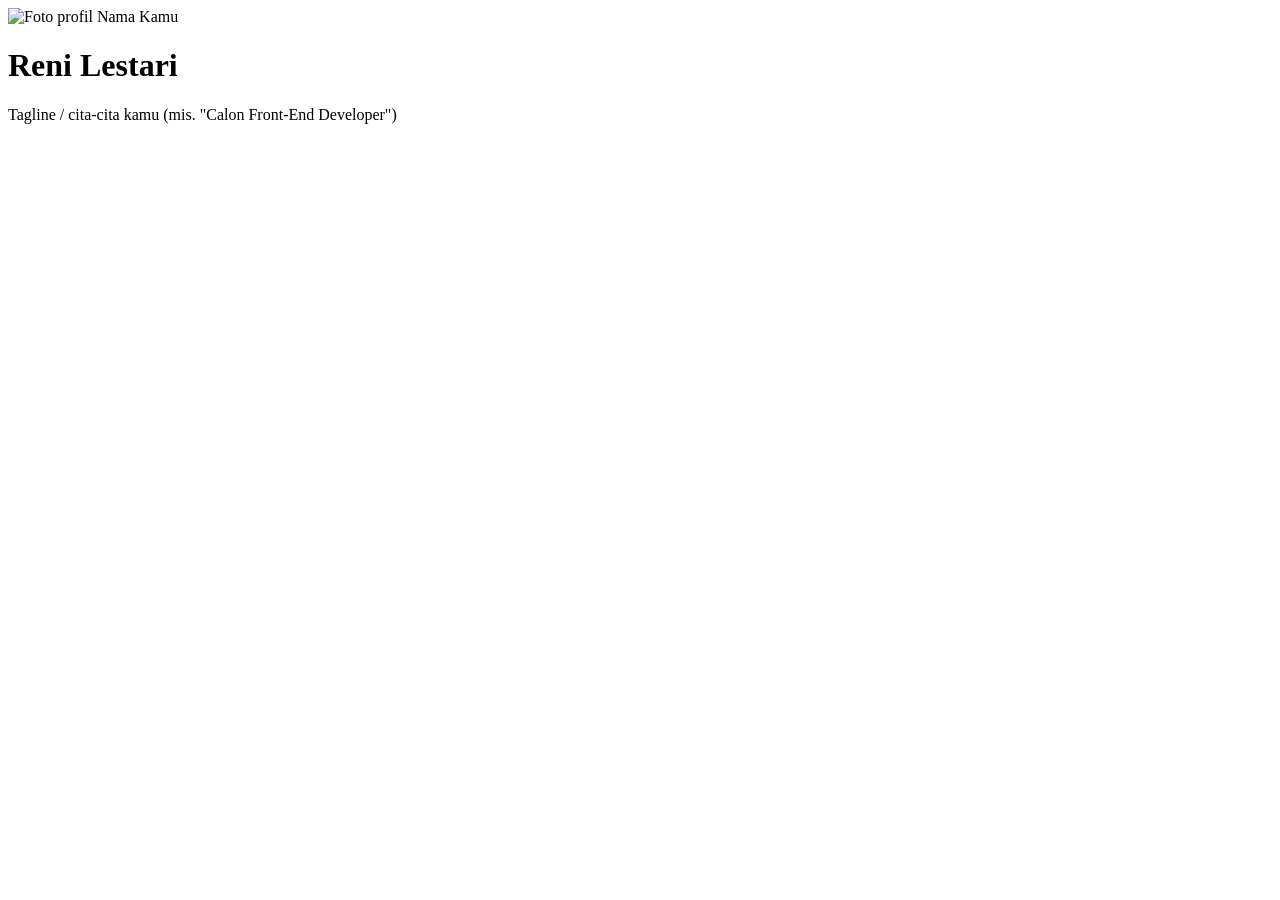
==== index.html @ 0ecca86d "first commit" ====
<!DOCTYPE html>
<html lang="en">
<head>
    <meta charset="UTF-8">
    <meta name="viewport" content="width=, initial-scale=1.0">
    <title>website</title>
</head>
<body>
    <header>
  <img src="images/image.JPG" width="150" alt="Foto profil Nama Kamu">
  <h1>Reni Lestari</h1>
  <p>Tagline / cita-cita kamu (mis. "Calon Front-End Developer")</p>
</header>
</body>
</html>
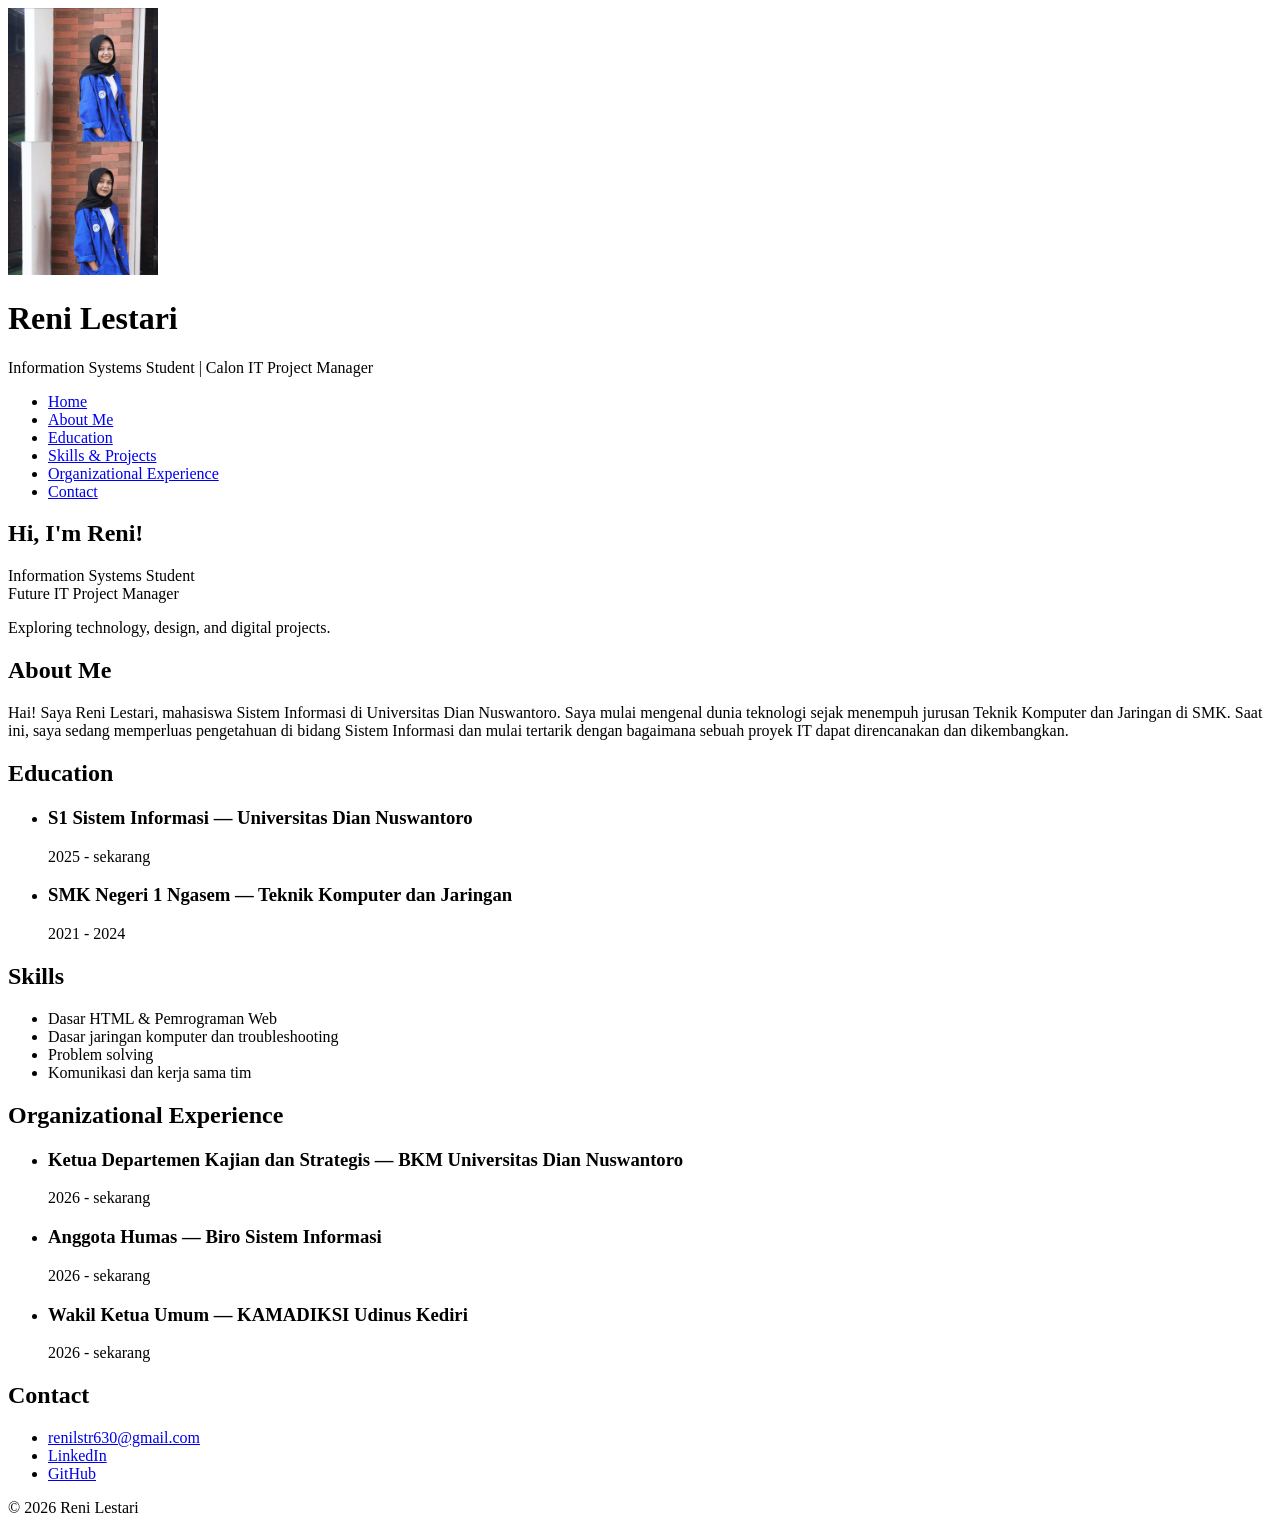
==== commit adb2c84c: "update" ====
--- a/index.html
+++ b/index.html
@@ -1,15 +1,124 @@
 <!DOCTYPE html>
-<html lang="en">
+<html lang="id">
 <head>
-    <meta charset="UTF-8">
-    <meta name="viewport" content="width=, initial-scale=1.0">
-    <title>website</title>
+  <meta charset="UTF-8">
+  <meta name="viewport" content="width=device-width, initial-scale=1.0">
+  <title>Reni Lestari - Profil</title>
 </head>
 <body>
-    <header>
-  <img src="images/image.JPG" width="150" alt="Foto profil Nama Kamu">
-  <h1>Reni Lestari</h1>
-  <p>Tagline / cita-cita kamu (mis. "Calon Front-End Developer")</p>
-</header>
+
+  <header>
+    <img src="image//reni fotoo.jpeg" alt="Foto profil Reni Lestari" width="150">
+    <h1>Reni Lestari</h1>
+    <p>Information Systems Student | Calon IT Project Manager</p>
+  </header>
+
+  <nav>
+    <ul>
+      <li><a href="#Home">Home</a></li>
+      <li><a href="#About Me">About Me</a></li>
+      <li><a href="#Education">Education</a></li>
+      <li><a href="#Skills">Skills & Projects</a></li>
+      <li><a href="#OrganizationalExperience">Organizational Experience</a></li>
+      <li><a href="#Contact">Contact</a></li>
+    </ul>
+  </nav>
+
+  <main>
+    <section id="Home">
+    <h2>Hi, I'm Reni!</h2>
+
+    <p>
+    Information Systems Student
+    <br>
+    Future IT Project Manager
+    </p>
+
+    <p>
+    Exploring technology, design, and digital projects.
+    </p>
+    </section>
+    <section id="AboutMe">
+      <h2>About Me</h2>
+      <p>
+        Hai! Saya Reni Lestari, mahasiswa Sistem Informasi di Universitas Dian Nuswantoro. 
+        Saya mulai mengenal dunia teknologi sejak menempuh jurusan Teknik Komputer dan Jaringan di SMK. 
+        Saat ini, saya sedang memperluas pengetahuan di bidang Sistem Informasi dan mulai tertarik dengan 
+        bagaimana sebuah proyek IT dapat direncanakan dan dikembangkan.
+      </p>
+    </section>
+
+    <section id="Education">
+      <h2>Education</h2>
+      <ul>
+        <li>
+          <h3>S1 Sistem Informasi — Universitas Dian Nuswantoro</h3>
+          <p>2025 - sekarang</p>
+        </li>
+        <li>
+          <h3>SMK Negeri 1 Ngasem — Teknik Komputer dan Jaringan</h3>
+          <p>2021 - 2024</p>
+        </li>
+      </ul>
+    </section>
+
+    <section id="Skills">
+      <h2>Skills</h2>
+      <ul>
+        <li>Dasar HTML &amp; Pemrograman Web</li>
+        <li>Dasar jaringan komputer dan troubleshooting</li>
+        <li>Problem solving</li>
+        <li>Komunikasi dan kerja sama tim</li>
+      </ul>
+    </section>
+
+    <section id="OrganizationalExperience">
+      <h2>Organizational Experience</h2>
+      <ul>
+        <li>
+          <h3>Ketua Departemen Kajian dan Strategis — BKM Universitas Dian Nuswantoro
+          </h3>
+          <p>2026 - sekarang</p>
+        </li>
+        <li>
+          <h3>Anggota Humas — Biro Sistem Informasi</h3>
+          <p>2026 - sekarang</p>
+        </li>
+        <li>
+          <h3>Wakil Ketua Umum — KAMADIKSI Udinus Kediri</h3>
+          <p>2026 - sekarang</p>
+        </li>
+      </ul>
+    </section>
+
+    <section id="Contact">
+      <h2>Contact</h2>
+      <ul>
+        <li>
+          <a href="mailto:renilstr630@gmail.com">
+            renilstr630@gmail.com
+          </a>
+        </li>
+        <li>
+          <a href="https://www.linkedin.com/in/reni-lestari-2852b0315"
+             target="_blank" rel="noopener">
+            LinkedIn
+          </a>
+        </li>
+        <li>
+          <a href="https://github.com/renilstr630-code"
+             target="_blank" rel="noopener">
+            GitHub
+          </a>
+        </li>
+      </ul>
+    </section>
+
+  </main>
+
+  <footer>
+    <p>&copy; 2026 Reni Lestari</p>
+  </footer>
+
 </body>
 </html>
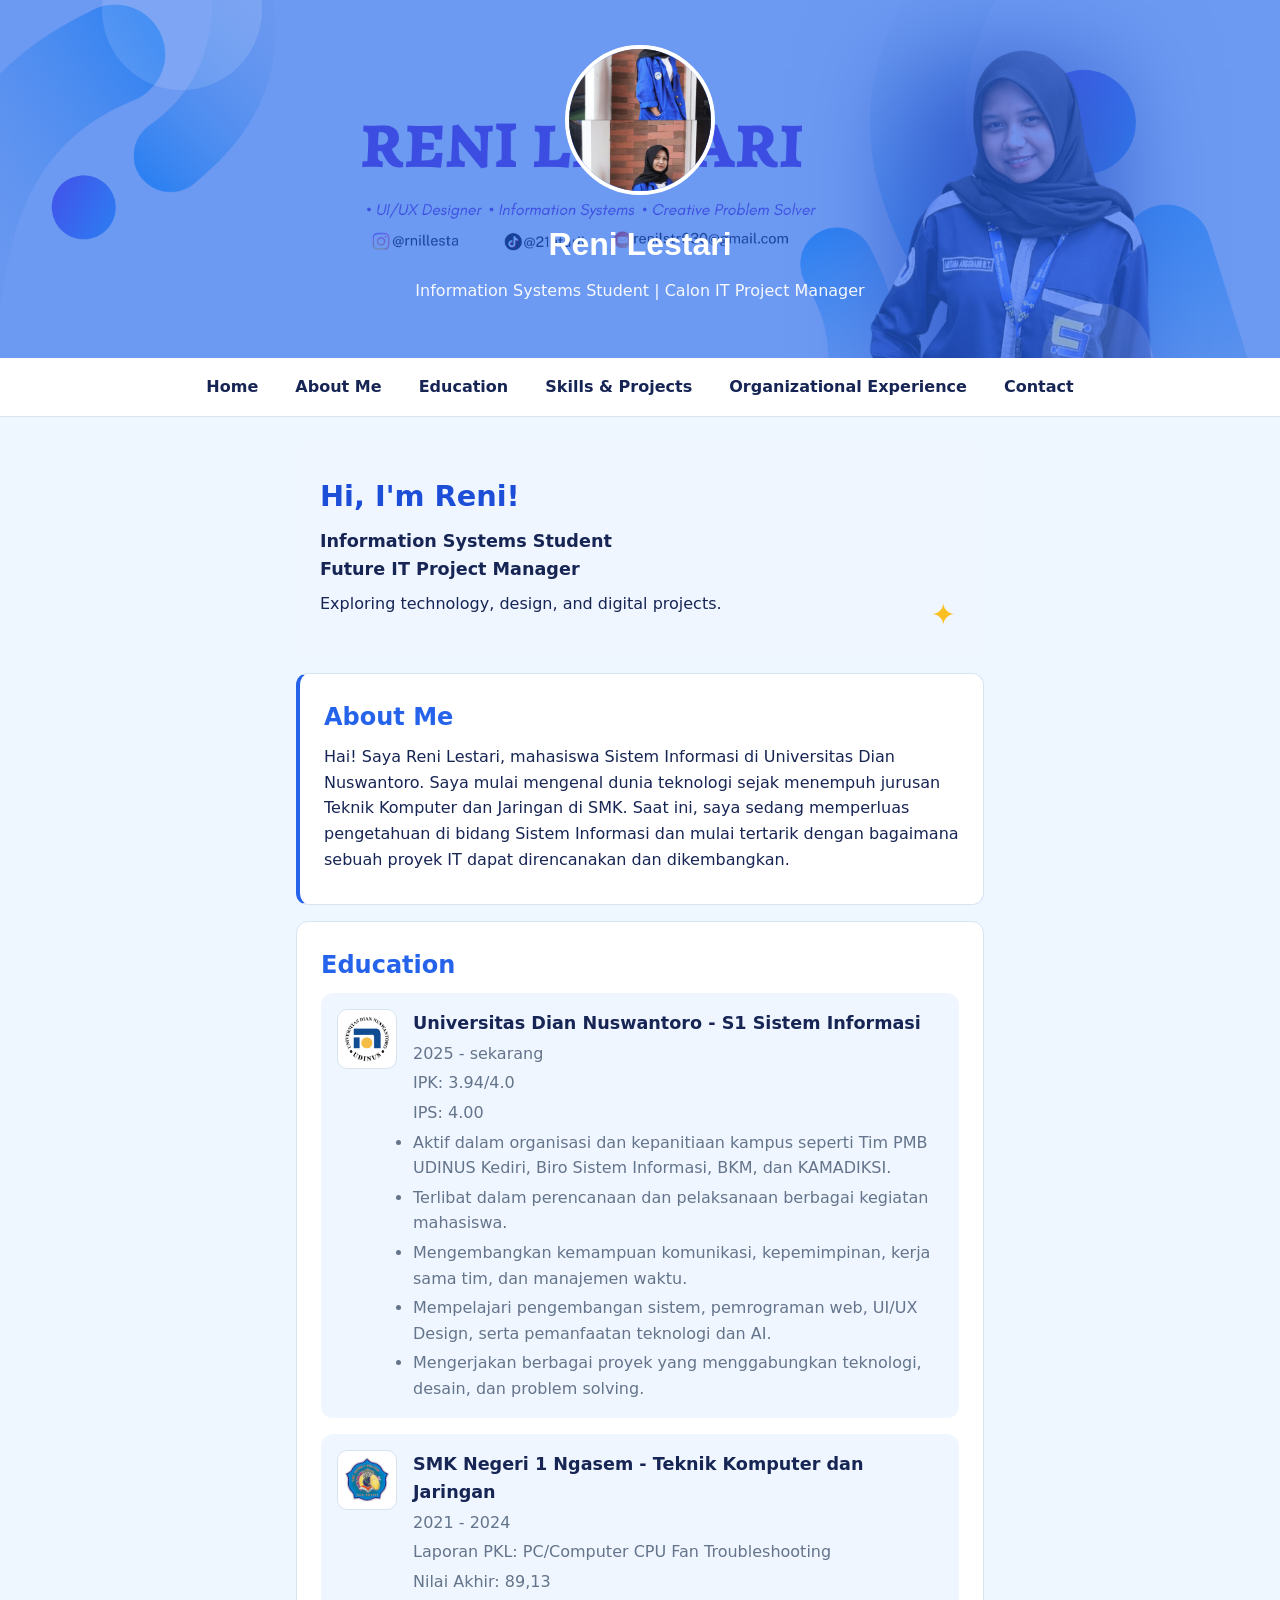
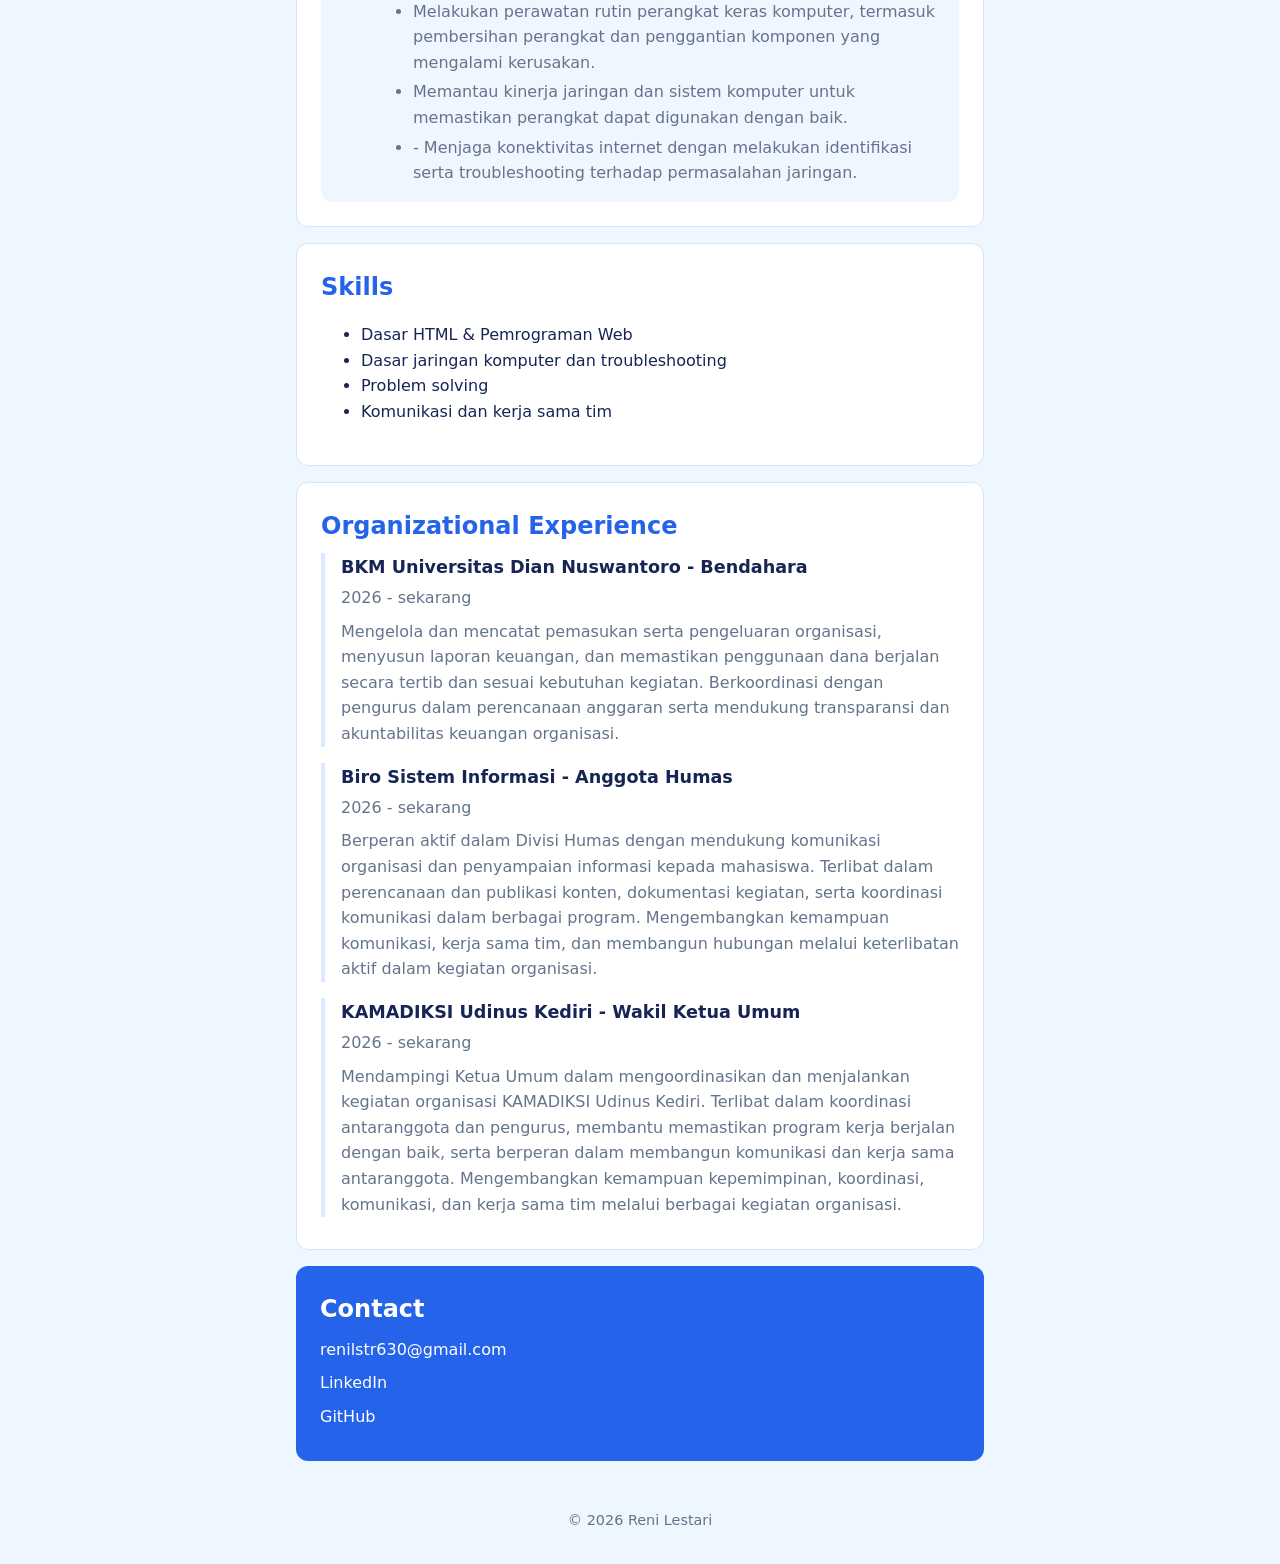
==== commit 73c6f4ed: "update" ====
--- a/index.html
+++ b/index.html
@@ -4,12 +4,14 @@
   <meta charset="UTF-8">
   <meta name="viewport" content="width=device-width, initial-scale=1.0">
   <title>Reni Lestari - Profil</title>
+  <link rel="stylesheet" href="styles.css">
 </head>
+
 <body>
 
   <header>
-    <img src="image//reni fotoo.jpeg" alt="Foto profil Reni Lestari" width="150">
-    <h1>Reni Lestari</h1>
+    <img src="image/reni fotoo.jpeg" alt="Foto profil Reni Lestari" width="150">
+    <h1 style="font-family: 'Lucida Sans', 'Lucida Sans Regular', 'Lucida Grande', 'Lucida Sans Unicode', Geneva, Verdana, sans-serif;">Reni Lestari</h1>
     <p>Information Systems Student | Calon IT Project Manager</p>
   </header>
 
@@ -52,12 +54,41 @@
       <h2>Education</h2>
       <ul>
         <li>
-          <h3>S1 Sistem Informasi — Universitas Dian Nuswantoro</h3>
+          <img src="image/logo udinus.png" 
+          alt="Logo Universitas Dian Nuswantoro"
+           width="60"
+          height="60">
+          <div>
+          <h3>Universitas Dian Nuswantoro - S1 Sistem Informasi</h3>
           <p>2025 - sekarang</p>
+          <p>IPK: 3.94/4.0</p>
+          <p>IPS: 4.00</p>
+          <ul class="activity-list">
+          <li>Aktif dalam organisasi dan kepanitiaan kampus seperti Tim PMB UDINUS Kediri, Biro Sistem Informasi, BKM, dan KAMADIKSI.</li>
+          <li>Terlibat dalam perencanaan dan pelaksanaan berbagai kegiatan mahasiswa.</li>
+          <li>Mengembangkan kemampuan komunikasi, kepemimpinan, kerja sama tim, dan manajemen waktu.</li>
+          <li>Mempelajari pengembangan sistem, pemrograman web, UI/UX Design, serta pemanfaatan teknologi dan AI.</li>
+          <li>Mengerjakan berbagai proyek yang menggabungkan teknologi, desain, dan problem solving.</li>
+          </ul>
+        </div>
         </li>
         <li>
-          <h3>SMK Negeri 1 Ngasem — Teknik Komputer dan Jaringan</h3>
+
+          <img src="image/logo smeking .jpg" 
+          alt="Logo SMK Negeri 1 Ngasem"
+           width="60"
+          height="60">
+        <div>
+          <h3>SMK Negeri 1 Ngasem - Teknik Komputer dan Jaringan</h3>
           <p>2021 - 2024</p>
+          <p>Laporan PKL: PC/Computer CPU Fan Troubleshooting</p>
+          <P>Nilai Akhir: 89,13</P>
+          <ul class="activity-list">
+            <li>Melakukan perawatan rutin perangkat keras komputer, termasuk pembersihan perangkat dan penggantian komponen yang mengalami kerusakan.</li>
+            <li>Memantau kinerja jaringan dan sistem komputer untuk memastikan perangkat dapat digunakan dengan baik.</li>
+            <li>- Menjaga konektivitas internet dengan melakukan identifikasi serta troubleshooting terhadap permasalahan jaringan.</li>
+          </ul>
+        </div>
         </li>
       </ul>
     </section>
@@ -76,17 +107,28 @@
       <h2>Organizational Experience</h2>
       <ul>
         <li>
-          <h3>Ketua Departemen Kajian dan Strategis — BKM Universitas Dian Nuswantoro
-          </h3>
+          <h3>BKM Universitas Dian Nuswantoro - Bendahara</h3>
           <p>2026 - sekarang</p>
+          <p>Mengelola dan mencatat pemasukan serta pengeluaran organisasi, 
+            menyusun laporan keuangan, dan memastikan penggunaan dana berjalan secara 
+            tertib dan sesuai kebutuhan kegiatan. Berkoordinasi dengan pengurus dalam 
+            perencanaan anggaran serta mendukung transparansi dan akuntabilitas keuangan organisasi.</p>
         </li>
         <li>
-          <h3>Anggota Humas — Biro Sistem Informasi</h3>
+          <h3>Biro Sistem Informasi - Anggota Humas</h3>
           <p>2026 - sekarang</p>
+          <p>Berperan aktif dalam Divisi Humas dengan mendukung komunikasi organisasi dan penyampaian informasi 
+            kepada mahasiswa. Terlibat dalam perencanaan dan publikasi konten, dokumentasi kegiatan, 
+            serta koordinasi komunikasi dalam berbagai program. Mengembangkan kemampuan komunikasi, 
+            kerja sama tim, dan membangun hubungan melalui keterlibatan aktif dalam kegiatan organisasi.</p>
         </li>
         <li>
-          <h3>Wakil Ketua Umum — KAMADIKSI Udinus Kediri</h3>
+          <h3>KAMADIKSI Udinus Kediri - Wakil Ketua Umum</h3>
           <p>2026 - sekarang</p>
+          <p>Mendampingi Ketua Umum dalam mengoordinasikan dan menjalankan kegiatan organisasi KAMADIKSI Udinus Kediri. 
+            Terlibat dalam koordinasi antaranggota dan pengurus, membantu memastikan program kerja berjalan dengan baik, 
+            serta berperan dalam membangun komunikasi dan kerja sama antaranggota. Mengembangkan kemampuan kepemimpinan, koordinasi, 
+            komunikasi, dan kerja sama tim melalui berbagai kegiatan organisasi.</p>
         </li>
       </ul>
     </section>
--- a/styles.css
+++ b/styles.css
@@ -0,0 +1,350 @@
+:root {
+  --bg: #eef6ff;
+  --surface: #ffffff;
+  --text: #172554;
+  --muted: #64748b;
+
+  --accent: #2563eb;
+  --accent-dark: #1d4ed8;
+  --accent-soft: #dbeafe;
+  --accent-light: #eff6ff;
+
+  --yellow: #fbbf24;
+  --on-accent: #ffffff;
+  --border: #d7e3f0;
+
+  --space-s: 8px;
+  --space-m: 16px;
+  --space-l: 24px;
+
+  --radius: 12px;
+  --font: "Segoe UI", system-ui, sans-serif;
+}
+
+
+* {
+  box-sizing: border-box;
+}
+
+html {
+  scroll-behavior: smooth;
+}
+
+body {
+  margin: 0;
+  font-family: var(--font);
+  font-size: 1rem;
+  line-height: 1.6;
+  color: var(--text);
+  background: var(--bg);
+}
+
+
+header {
+  position: relative;
+  overflow: hidden;
+
+  background-image: 
+    linear-gradient(
+      rgba(37, 99, 235, 0.65),
+      rgba(37, 99, 235, 0.65)
+    ),
+    url("image/bg\ reni.png");
+
+  background-size: cover;
+  background-position: center;
+  color: var(--on-accent);
+  text-align: center;
+  padding: 45px 20px 55px;
+}
+
+header::before {
+  content: "";
+  position: absolute;
+  width: 160px;
+  height: 160px;
+  background: rgba(255, 255, 255, 0.12);
+  border-radius: 50%;
+  top: -70px;
+  left: 8%;
+}
+
+header::after {
+  content: "";
+  position: absolute;
+  width: 110px;
+  height: 110px;
+  background: rgba(255, 255, 255, 0.12);
+  border-radius: 50%;
+  bottom: -55px;
+  right: 10%;
+}
+
+header img {
+  position: relative;
+  z-index: 1;
+  width: 150px;
+  height: 150px;
+  border-radius: 50%;
+  border: 4px solid var(--on-accent);
+  object-fit: cover;
+}
+
+header h1 {
+  position: relative;
+  z-index: 1;
+  margin: var(--space-m) 0 var(--space-s);
+  font-size: 2rem;
+}
+
+header p {
+  position: relative;
+  z-index: 1;
+  margin: 0;
+  opacity: 0.95;
+}
+
+
+nav {
+  background: var(--surface);
+  border-bottom: 1px solid var(--border);
+  text-align: center;
+  padding: var(--space-s) 0;
+}
+
+nav ul {
+  list-style: none;
+  margin: 0;
+  padding: 0;
+}
+
+nav li {
+  display: inline-block;
+}
+
+nav a {
+  display: block;
+  padding: var(--space-s) var(--space-m);
+  color: var(--text);
+  text-decoration: none;
+  font-weight: 600;
+  border-radius: var(--radius);
+}
+
+nav a:hover {
+  background: var(--accent-soft);
+  color: var(--accent);
+}
+
+main {
+  max-width: 720px;
+  margin: var(--space-l) auto;
+  padding: 0 var(--space-m);
+}
+
+section {
+  background: var(--surface);
+  border: 1px solid var(--border);
+  border-radius: var(--radius);
+  padding: var(--space-l);
+  margin-bottom: var(--space-m);
+}
+
+
+#Home {
+  position: relative;
+  overflow: hidden;
+  background: var(--accent-light);
+  border: none;
+  padding: 32px var(--space-l);
+}
+
+#Home::after {
+  content: "✦";
+  position: absolute;
+  right: 28px;
+  bottom: 18px;
+  color: var(--yellow);
+  font-size: 30px;
+}
+
+#Home h2 {
+  margin: 0 0 var(--space-s);
+  font-size: 1.8rem;
+  color: var(--accent-dark);
+}
+
+#Home p:first-of-type {
+  font-size: 1.1rem;
+  font-weight: 600;
+}
+
+
+h2 {
+  margin: 0 0 var(--space-s);
+  font-size: 1.5rem;
+  color: var(--accent);
+}
+
+h3 {
+  margin: 0;
+  font-size: 1.1rem;
+}
+
+p {
+  margin: 0 0 var(--space-s);
+}
+
+
+#AboutMe {
+  border-left: 4px solid var(--accent);
+}
+
+
+#Education ul {
+  list-style: none;
+  margin: 0;
+  padding: 0;
+}
+
+#Education > ul > li {
+  display: flex;
+  align-items: flex-start;
+  gap: var(--space-m);
+  padding: var(--space-m);
+  margin-bottom: var(--space-m);
+  background: var(--accent-light);
+  border-radius: var(--radius);
+}
+
+#Education li:last-child {
+  margin-bottom: 0;
+}
+
+#Education li img {
+  width: 60px;
+  height: 60px;
+  object-fit: contain;
+  background: var(--surface);
+  padding: 6px;
+  border-radius: 10px;
+  border: 1px solid var(--border);
+  flex-shrink: 0;
+}
+
+#Education li h3 {
+  margin: 0;
+}
+
+#Education li p {
+  color: var(--muted);
+  margin: 4px 0;
+}
+
+.activity-list {
+  list-style: disc !important;
+  margin: 6px 0 0;
+  padding-left: 20px;
+  color: var(--muted);
+}
+
+.activity-list li {
+  display: list-item !important;
+  margin-bottom: 4px;
+  padding: 0;
+  background: none;
+  border: none;
+}
+
+.activity-list li:last-child {
+  margin-bottom: 0;
+}
+#OrganizationalExperience ul {
+  list-style: none;
+  margin: 0;
+  padding: 0;
+}
+
+#OrganizationalExperience > ul > li {
+  border-left: 4px solid var(--accent-soft);
+  padding-left: var(--space-m);
+  margin-bottom: var(--space-m);
+}
+
+#OrganizationalExperience > ul > li:last-child {
+  margin-bottom: 0;
+}
+
+#OrganizationalExperience p {
+  color: var(--muted);
+  margin-top: 4px;
+}
+
+
+#Contact {
+  background: var(--accent);
+  color: var(--on-accent);
+  border: none;
+}
+
+#Contact h2 {
+  color: var(--on-accent);
+}
+
+#Contact ul {
+  list-style: none;
+  margin: 0;
+  padding: 0;
+}
+
+#Contact li {
+  margin-bottom: var(--space-s);
+}
+
+#Contact a {
+  color: var(--on-accent);
+  text-decoration: none;
+}
+
+#Contact a:hover {
+  color: var(--yellow);
+}
+
+
+
+footer {
+  text-align: center;
+  color: var(--muted);
+  font-size: 0.9rem;
+  padding: var(--space-l) var(--space-m);
+}
+
+
+
+@media (max-width: 600px) {
+
+  nav li {
+    display: block;
+  }
+
+  nav a {
+    padding: var(--space-s);
+  }
+
+  main {
+    margin: var(--space-m) auto;
+  }
+
+  section {
+    padding: var(--space-m);
+  }
+
+  header img {
+    width: 130px;
+    height: 130px;
+  }
+
+  header h1 {
+    font-size: 1.7rem;
+  }
+}
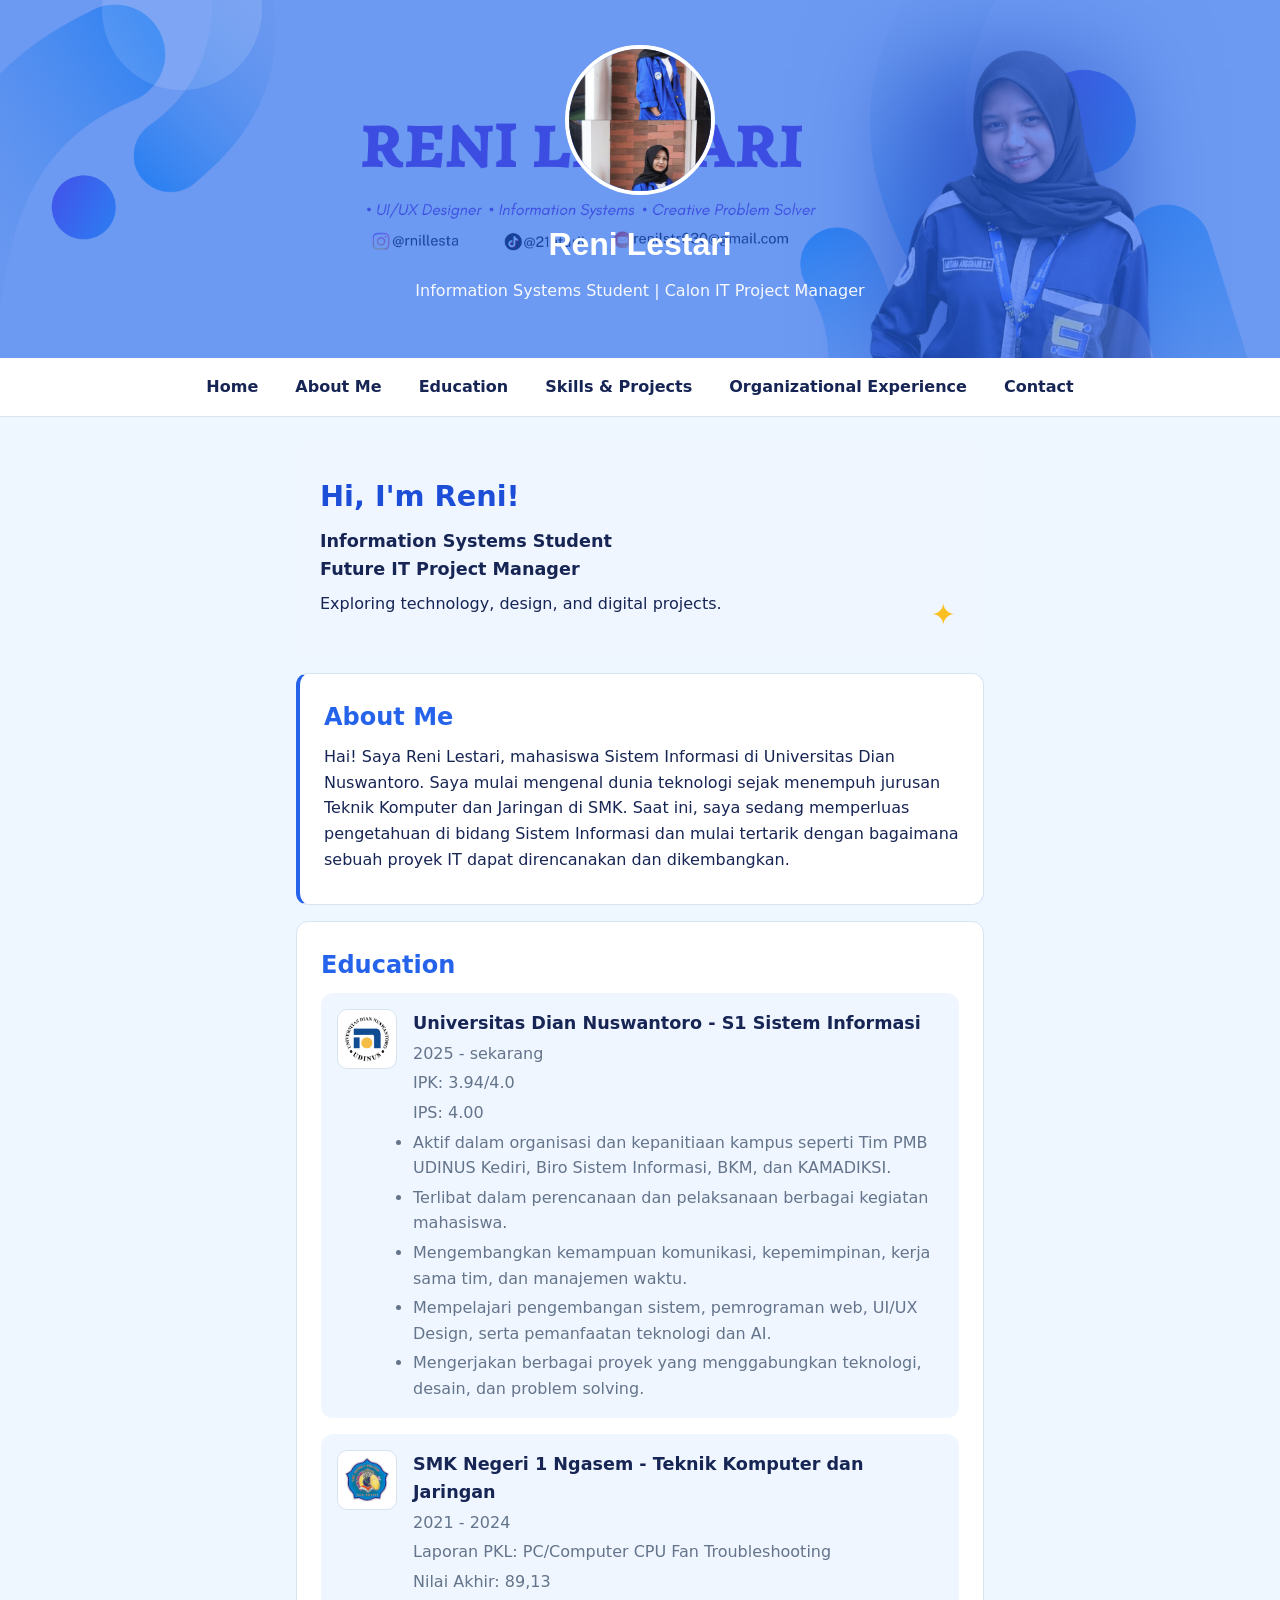
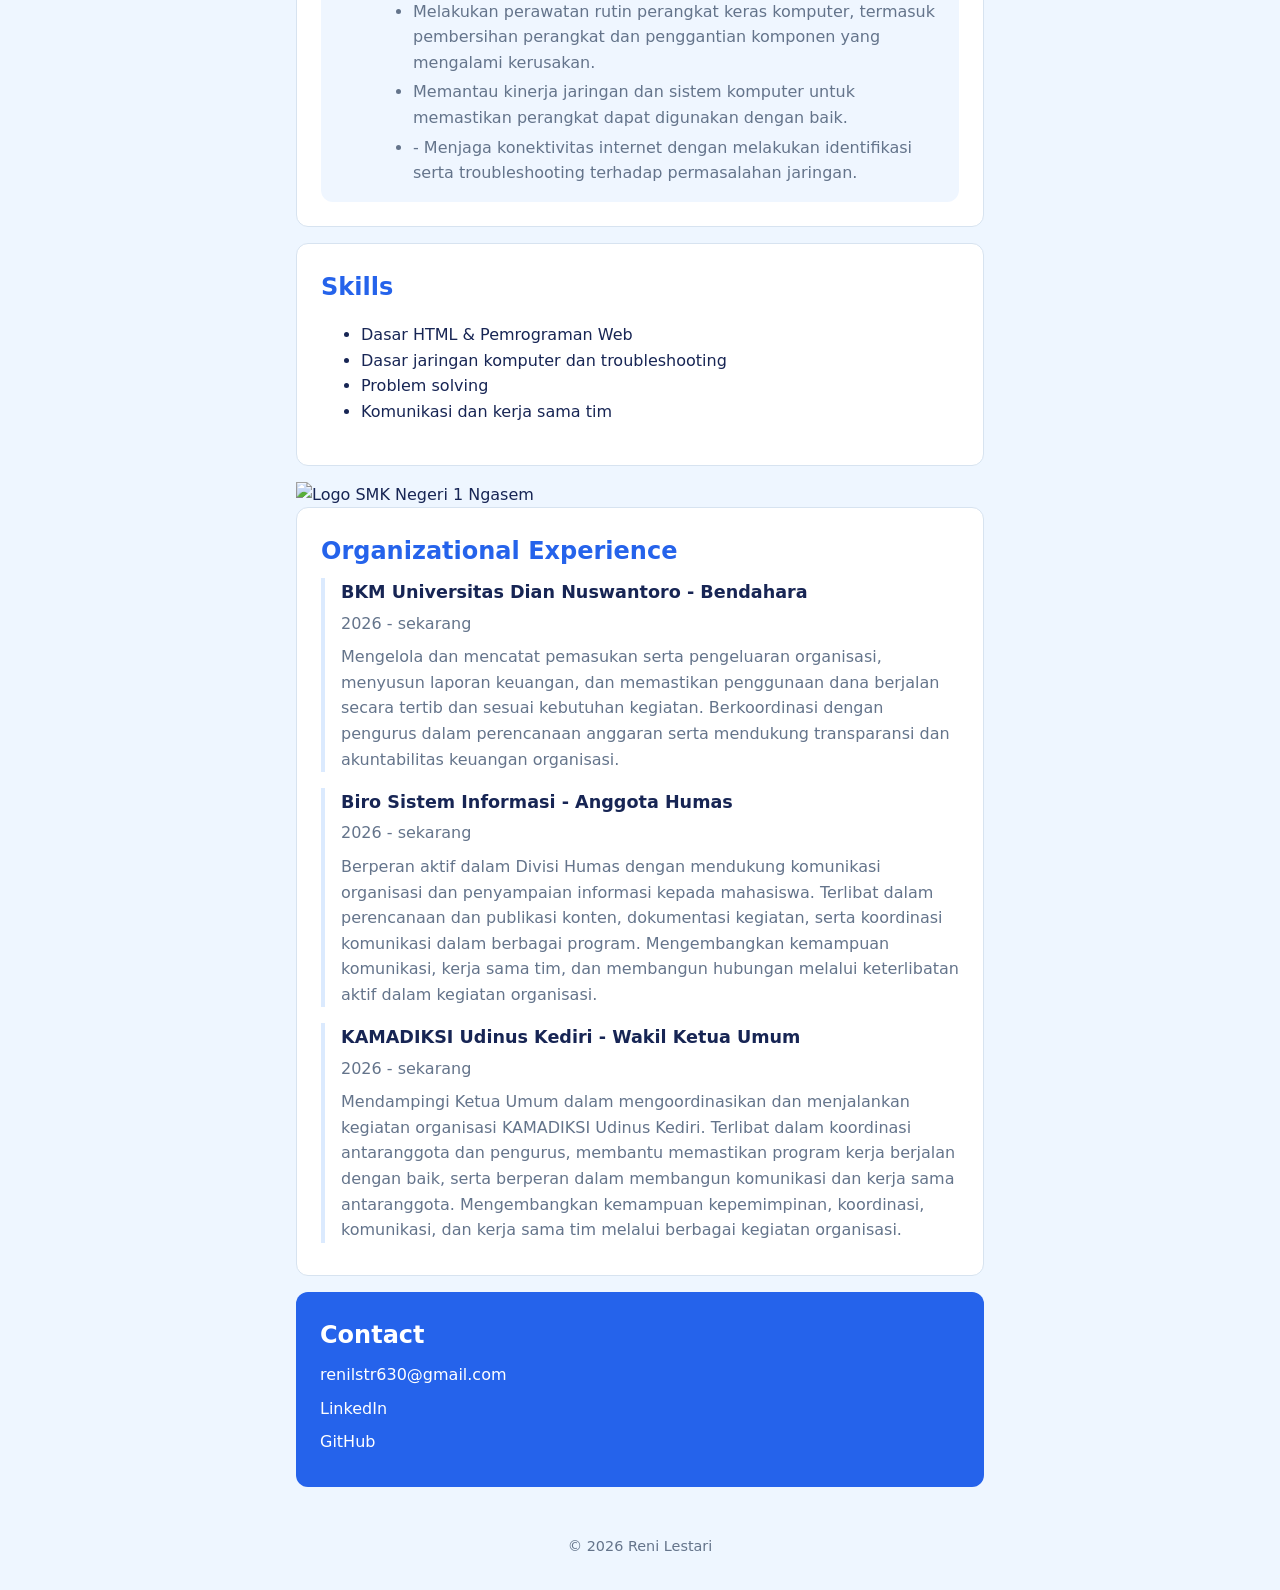
==== commit 3ad87115: "update logo bkm" ====
--- a/index.html
+++ b/index.html
@@ -103,6 +103,11 @@
       </ul>
     </section>
 
+
+          <img src="image/logo bkm .png .jpg" 
+          alt="Logo SMK Negeri 1 Ngasem"
+           width="60"
+          height="60">
     <section id="OrganizationalExperience">
       <h2>Organizational Experience</h2>
       <ul>
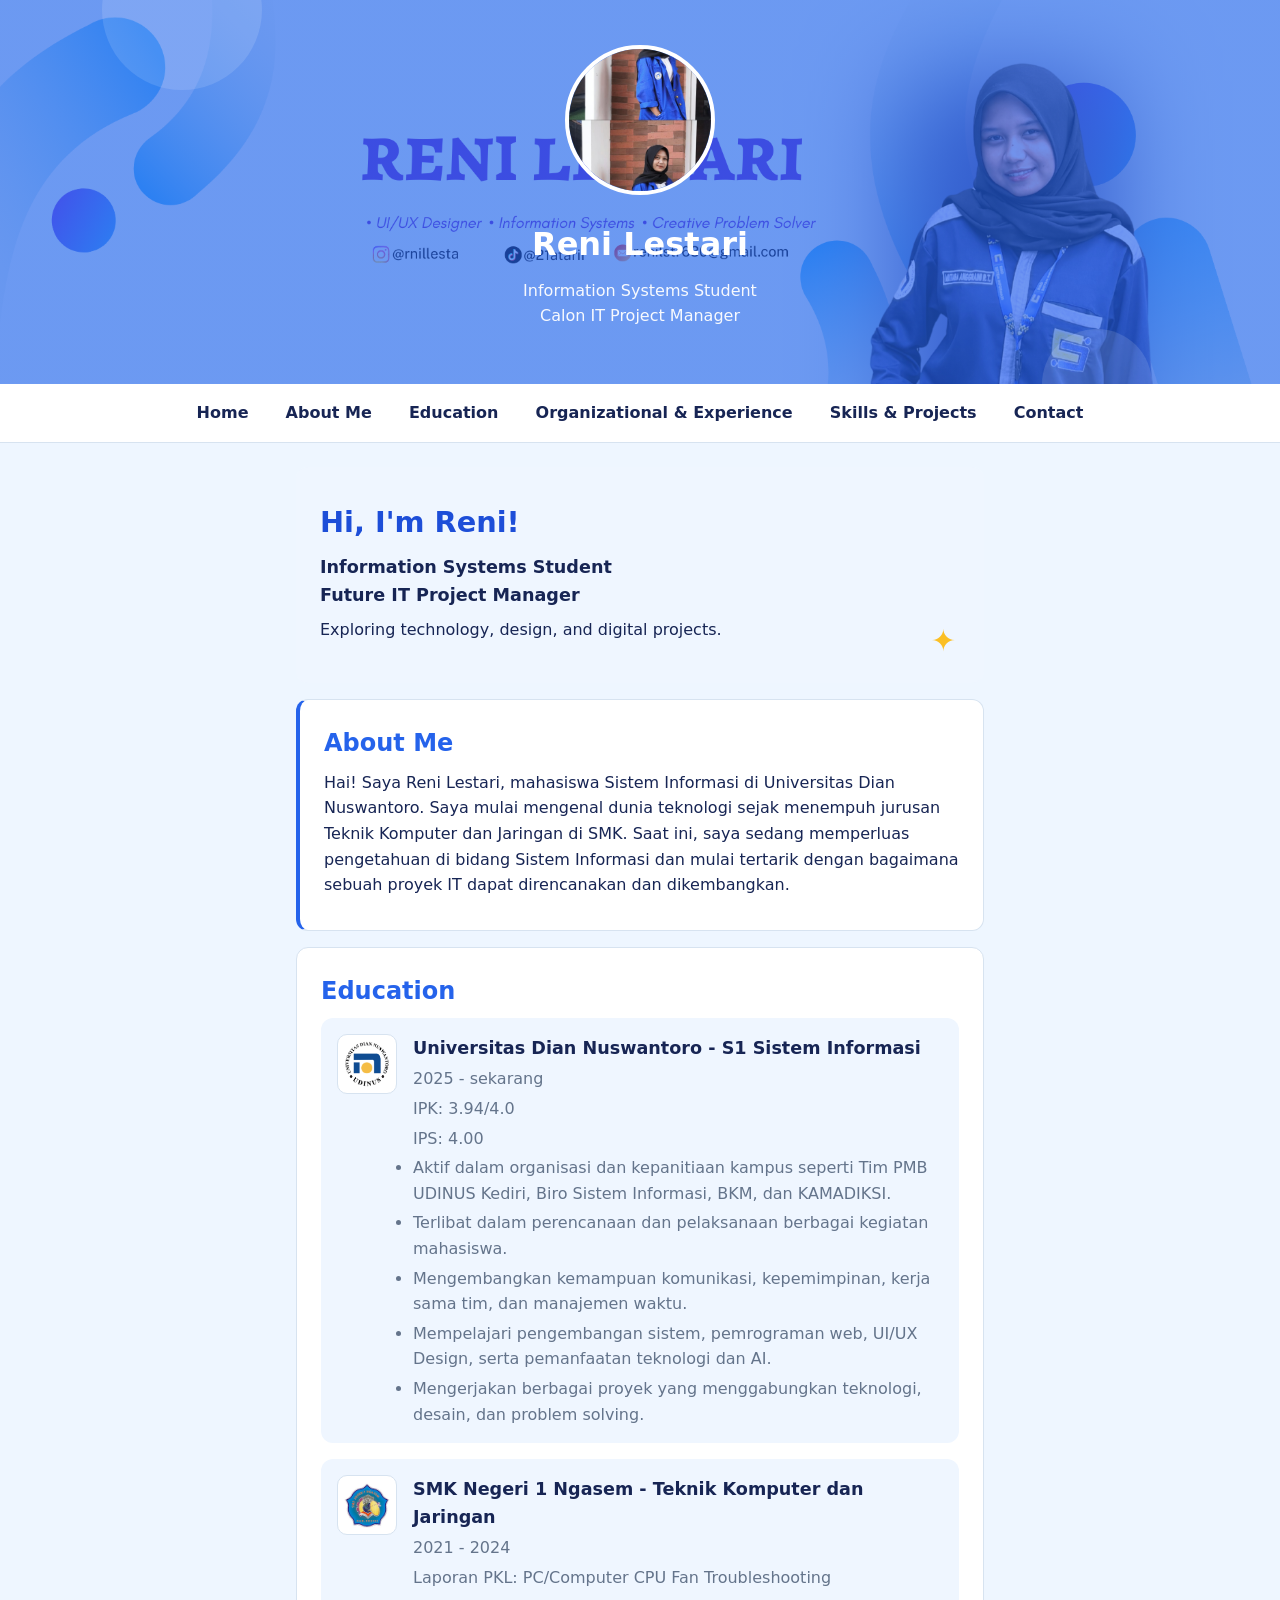
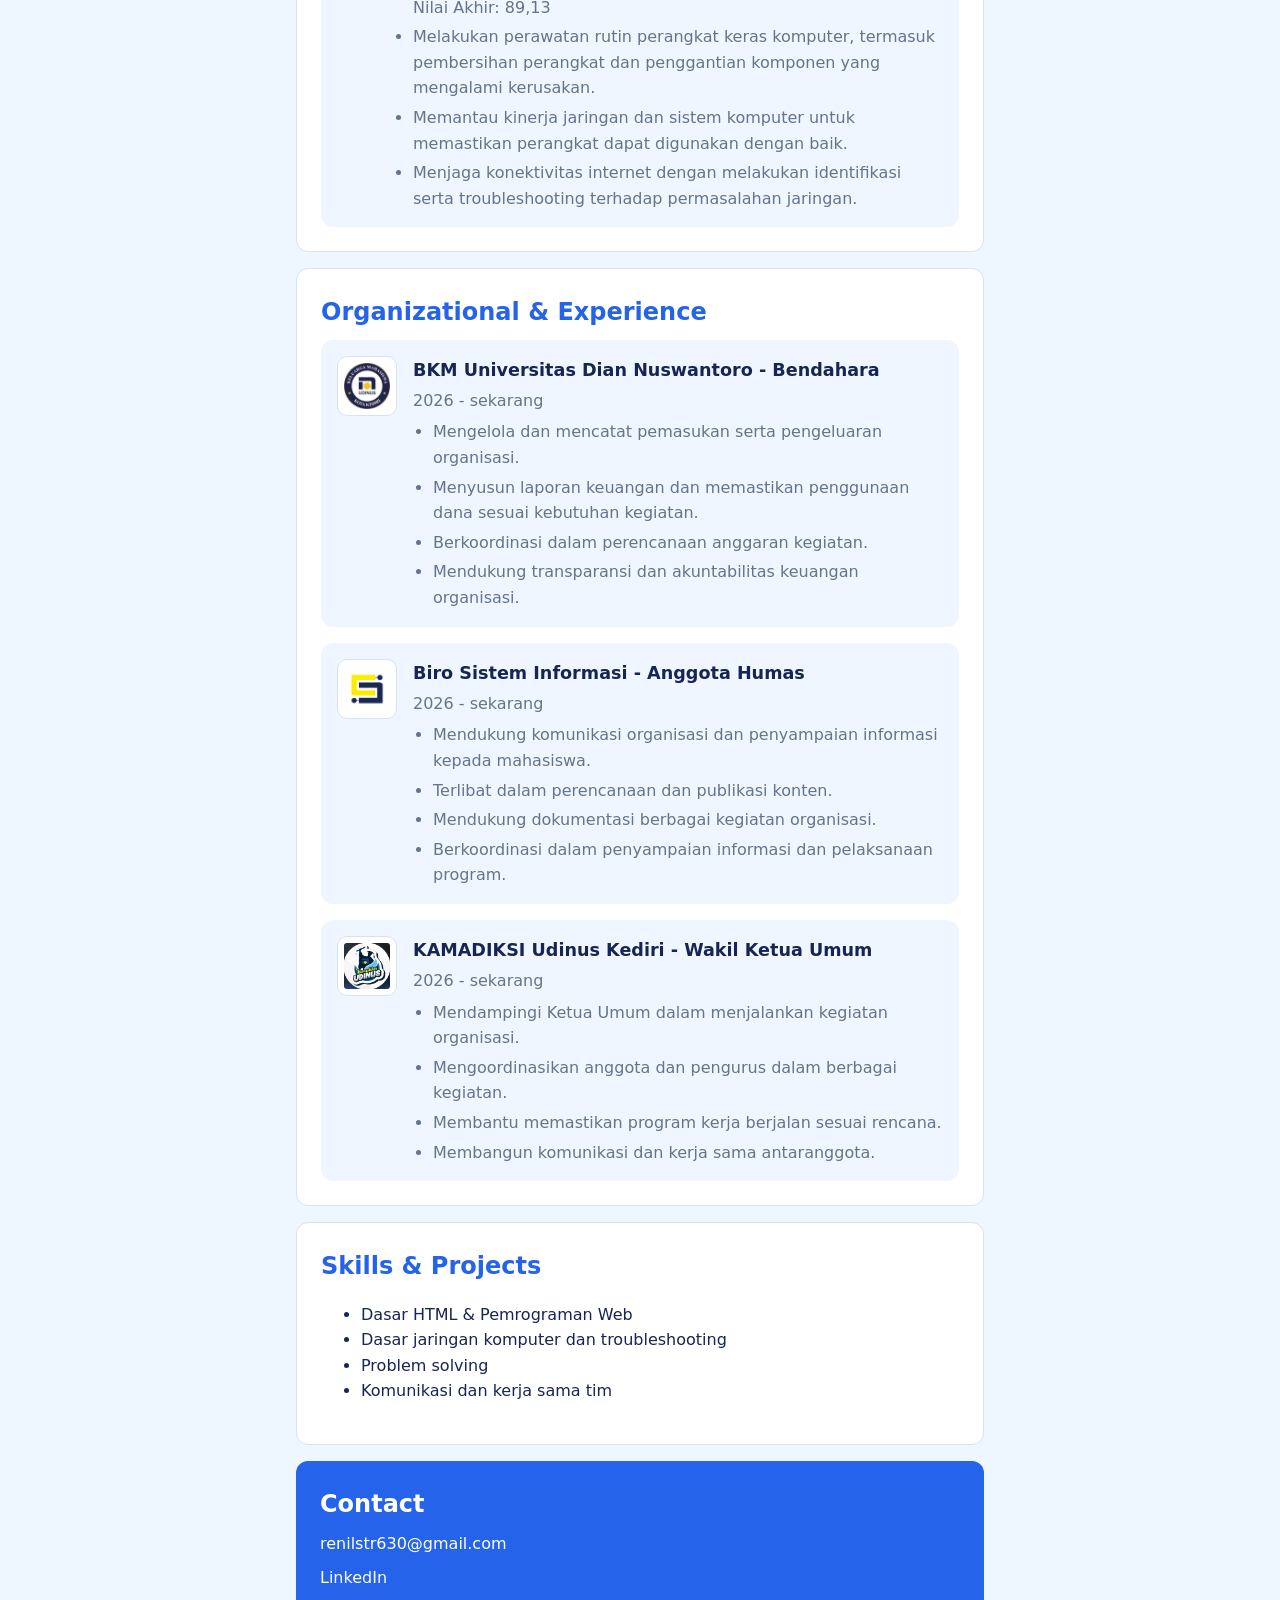
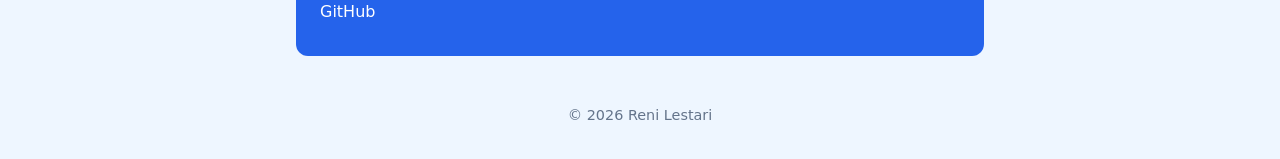
==== commit 837c7e75: "header" ====
--- a/index.html
+++ b/index.html
@@ -9,22 +9,27 @@
 
 <body>
 
-  <header>
-    <img src="image/reni fotoo.jpeg" alt="Foto profil Reni Lestari" width="150">
-    <h1 style="font-family: 'Lucida Sans', 'Lucida Sans Regular', 'Lucida Grande', 'Lucida Sans Unicode', Geneva, Verdana, sans-serif;">Reni Lestari</h1>
-    <p>Information Systems Student | Calon IT Project Manager</p>
-  </header>
-
-  <nav>
-    <ul>
-      <li><a href="#Home">Home</a></li>
-      <li><a href="#About Me">About Me</a></li>
-      <li><a href="#Education">Education</a></li>
-      <li><a href="#Skills">Skills & Projects</a></li>
-      <li><a href="#OrganizationalExperience">Organizational Experience</a></li>
-      <li><a href="#Contact">Contact</a></li>
-    </ul>
-  </nav>
+<header>
+  <div class="profile">
+    <img src="image/reni fotoo.jpeg" alt="Foto profil Reni Lestari">
+
+    <h1>Reni Lestari</h1>
+
+    <p>Information Systems Student</p>
+    <p>Calon IT Project Manager</p>
+  </div>
+</header>
+
+<nav>
+  <ul>
+    <li><a href="#Home">Home</a></li>
+    <li><a href="#AboutMe">About Me</a></li>
+    <li><a href="#Education">Education</a></li>
+    <li><a href="#OrganizationalExperience">Organizational & Experience</a></li>
+    <li><a href="#SkillsProjects">Skills & Projects</a></li>
+    <li><a href="#Contact">Contact</a></li>
+  </ul>
+</nav>
 
   <main>
     <section id="Home">
@@ -86,15 +91,78 @@
           <ul class="activity-list">
             <li>Melakukan perawatan rutin perangkat keras komputer, termasuk pembersihan perangkat dan penggantian komponen yang mengalami kerusakan.</li>
             <li>Memantau kinerja jaringan dan sistem komputer untuk memastikan perangkat dapat digunakan dengan baik.</li>
-            <li>- Menjaga konektivitas internet dengan melakukan identifikasi serta troubleshooting terhadap permasalahan jaringan.</li>
+            <li>Menjaga konektivitas internet dengan melakukan identifikasi serta troubleshooting terhadap permasalahan jaringan.</li>
           </ul>
         </div>
         </li>
       </ul>
     </section>
 
-    <section id="Skills">
-      <h2>Skills</h2>
+<section id="OrganizationalExperience">
+  <h2>Organizational & Experience</h2>
+
+  <ul>
+    <li>
+      <img src="image/logo bkm .png"
+           alt="Logo BKM Universitas Dian Nuswantoro"
+           width="60"
+           height="60">
+
+      <div>
+        <h3>BKM Universitas Dian Nuswantoro - Bendahara</h3>
+        <p>2026 - sekarang</p>
+
+        <ul class="activity-list">
+          <li>Mengelola dan mencatat pemasukan serta pengeluaran organisasi.</li>
+          <li>Menyusun laporan keuangan dan memastikan penggunaan dana sesuai kebutuhan kegiatan.</li>
+          <li>Berkoordinasi dalam perencanaan anggaran kegiatan.</li>
+          <li>Mendukung transparansi dan akuntabilitas keuangan organisasi.</li>
+        </ul>
+      </div>
+    </li>
+
+    <li>
+      <img src="image/logo biro si. png.png"
+           alt="Logo Biro Sistem Informasi"
+           width="60"
+           height="60">
+
+      <div>
+        <h3>Biro Sistem Informasi - Anggota Humas</h3>
+        <p>2026 - sekarang</p>
+
+        <ul class="activity-list">
+          <li>Mendukung komunikasi organisasi dan penyampaian informasi kepada mahasiswa.</li>
+          <li>Terlibat dalam perencanaan dan publikasi konten.</li>
+          <li>Mendukung dokumentasi berbagai kegiatan organisasi.</li>
+          <li>Berkoordinasi dalam penyampaian informasi dan pelaksanaan program.</li>
+        </ul>
+      </div>
+    </li>
+
+    <li>
+      <img src="image/logo kamadiksi.png"
+           alt="Logo KAMADIKSI Udinus Kediri"
+           width="60"
+           height="60">
+
+      <div>
+        <h3>KAMADIKSI Udinus Kediri - Wakil Ketua Umum</h3>
+        <p>2026 - sekarang</p>
+
+        <ul class="activity-list">
+          <li>Mendampingi Ketua Umum dalam menjalankan kegiatan organisasi.</li>
+          <li>Mengoordinasikan anggota dan pengurus dalam berbagai kegiatan.</li>
+          <li>Membantu memastikan program kerja berjalan sesuai rencana.</li>
+          <li>Membangun komunikasi dan kerja sama antaranggota.</li>
+        </ul>
+      </div>
+    </li>
+  </ul>
+</section>
+
+  <section id="SkillsProjects">
+      <h2>Skills & Projects</h2>
       <ul>
         <li>Dasar HTML &amp; Pemrograman Web</li>
         <li>Dasar jaringan komputer dan troubleshooting</li>
@@ -103,41 +171,6 @@
       </ul>
     </section>
 
-
-          <img src="image/logo bkm .png .jpg" 
-          alt="Logo SMK Negeri 1 Ngasem"
-           width="60"
-          height="60">
-    <section id="OrganizationalExperience">
-      <h2>Organizational Experience</h2>
-      <ul>
-        <li>
-          <h3>BKM Universitas Dian Nuswantoro - Bendahara</h3>
-          <p>2026 - sekarang</p>
-          <p>Mengelola dan mencatat pemasukan serta pengeluaran organisasi, 
-            menyusun laporan keuangan, dan memastikan penggunaan dana berjalan secara 
-            tertib dan sesuai kebutuhan kegiatan. Berkoordinasi dengan pengurus dalam 
-            perencanaan anggaran serta mendukung transparansi dan akuntabilitas keuangan organisasi.</p>
-        </li>
-        <li>
-          <h3>Biro Sistem Informasi - Anggota Humas</h3>
-          <p>2026 - sekarang</p>
-          <p>Berperan aktif dalam Divisi Humas dengan mendukung komunikasi organisasi dan penyampaian informasi 
-            kepada mahasiswa. Terlibat dalam perencanaan dan publikasi konten, dokumentasi kegiatan, 
-            serta koordinasi komunikasi dalam berbagai program. Mengembangkan kemampuan komunikasi, 
-            kerja sama tim, dan membangun hubungan melalui keterlibatan aktif dalam kegiatan organisasi.</p>
-        </li>
-        <li>
-          <h3>KAMADIKSI Udinus Kediri - Wakil Ketua Umum</h3>
-          <p>2026 - sekarang</p>
-          <p>Mendampingi Ketua Umum dalam mengoordinasikan dan menjalankan kegiatan organisasi KAMADIKSI Udinus Kediri. 
-            Terlibat dalam koordinasi antaranggota dan pengurus, membantu memastikan program kerja berjalan dengan baik, 
-            serta berperan dalam membangun komunikasi dan kerja sama antaranggota. Mengembangkan kemampuan kepemimpinan, koordinasi, 
-            komunikasi, dan kerja sama tim melalui berbagai kegiatan organisasi.</p>
-        </li>
-      </ul>
-    </section>
-
     <section id="Contact">
       <h2>Contact</h2>
       <ul>
--- a/styles.css
+++ b/styles.css
@@ -241,6 +241,50 @@
   margin: 4px 0;
 }
 
+#OrganizationalExperience > ul {
+  list-style: none;
+  margin: 0;
+  padding: 0;
+}
+
+#OrganizationalExperience > ul > li {
+  display: flex;
+  align-items: flex-start;
+  gap: var(--space-m);
+  padding: var(--space-m);
+  margin-bottom: var(--space-m);
+  background: var(--accent-light);
+  border-radius: var(--radius);
+}
+
+#OrganizationalExperience > ul > li:last-child {
+  margin-bottom: 0;
+}
+
+#OrganizationalExperience > ul > li > img {
+  width: 60px;
+  height: 60px;
+  object-fit: contain;
+  background: var(--surface);
+  padding: 6px;
+  border-radius: 10px;
+  border: 1px solid var(--border);
+  flex-shrink: 0;
+}
+
+#OrganizationalExperience > ul > li > div {
+  flex: 1;
+}
+
+#OrganizationalExperience h3 {
+  margin: 0;
+}
+
+#OrganizationalExperience p {
+  color: var(--muted);
+  margin: 4px 0;
+}
+
 .activity-list {
   list-style: disc !important;
   margin: 6px 0 0;
@@ -259,27 +303,6 @@
 .activity-list li:last-child {
   margin-bottom: 0;
 }
-#OrganizationalExperience ul {
-  list-style: none;
-  margin: 0;
-  padding: 0;
-}
-
-#OrganizationalExperience > ul > li {
-  border-left: 4px solid var(--accent-soft);
-  padding-left: var(--space-m);
-  margin-bottom: var(--space-m);
-}
-
-#OrganizationalExperience > ul > li:last-child {
-  margin-bottom: 0;
-}
-
-#OrganizationalExperience p {
-  color: var(--muted);
-  margin-top: 4px;
-}
-
 
 #Contact {
   background: var(--accent);
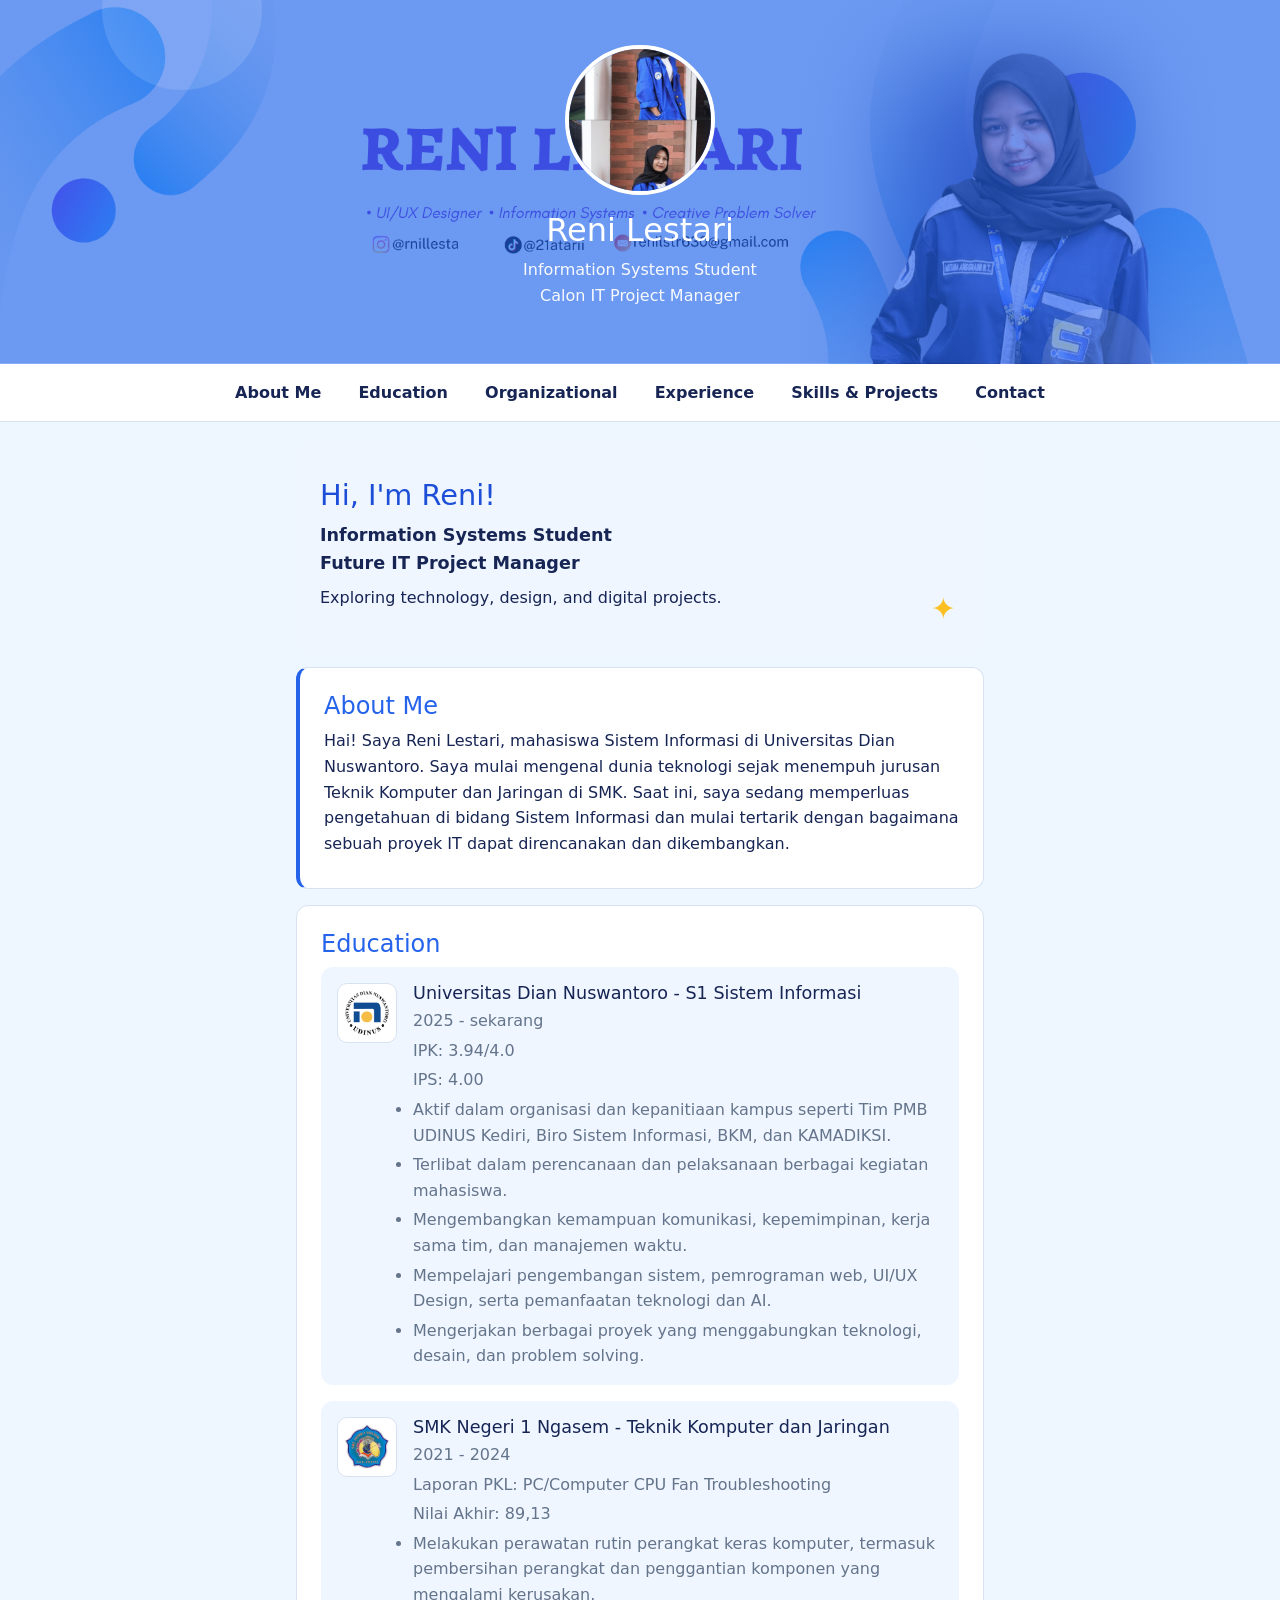
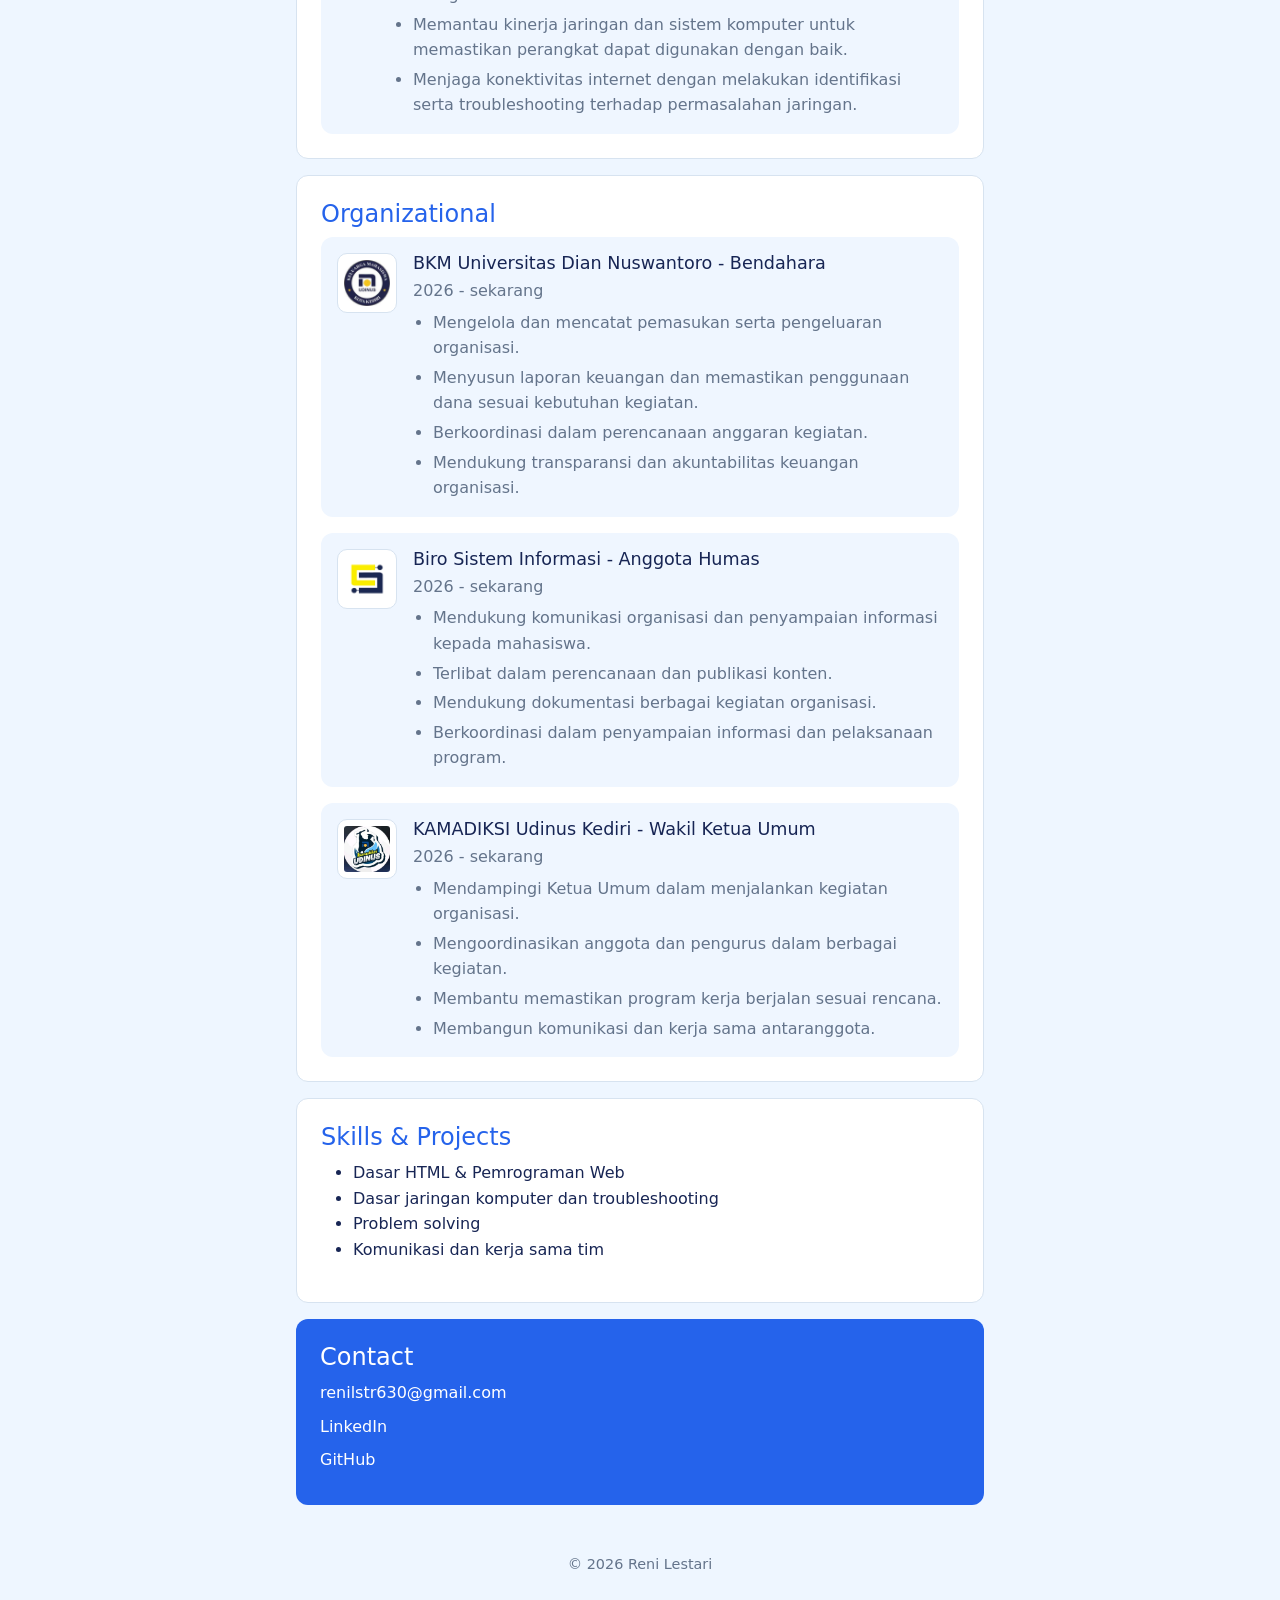
==== commit 659822fc: "update" ====
--- a/index.html
+++ b/index.html
@@ -4,10 +4,11 @@
   <meta charset="UTF-8">
   <meta name="viewport" content="width=device-width, initial-scale=1.0">
   <title>Reni Lestari - Profil</title>
+  <link href="https://cdn.jsdelivr.net/npm/bootstrap@5.3.8/dist/css/bootstrap.min.css" rel="stylesheet" integrity="sha384-sRIl4kxILFvY47J16cr9ZwB07vP4J8+LH7qKQnuqkuIAvNWLzeN8tE5YBujZqJLB" crossorigin="anonymous">
   <link rel="stylesheet" href="styles.css">
 </head>
 
-<body>
+<body> 
 
 <header>
   <div class="profile">
@@ -22,10 +23,10 @@
 
 <nav>
   <ul>
-    <li><a href="#Home">Home</a></li>
-    <li><a href="#AboutMe">About Me</a></li>
+    <li><a href="#Home">About Me</a></li>
     <li><a href="#Education">Education</a></li>
-    <li><a href="#OrganizationalExperience">Organizational & Experience</a></li>
+    <li><a href="#Organizational">Organizational</a></li>
+    <li><a href="#Experience">Experience</a></li>
     <li><a href="#SkillsProjects">Skills & Projects</a></li>
     <li><a href="#Contact">Contact</a></li>
   </ul>
@@ -98,8 +99,8 @@
       </ul>
     </section>
 
-<section id="OrganizationalExperience">
-  <h2>Organizational & Experience</h2>
+<section id="Organizational">
+  <h2>Organizational</h2>
 
   <ul>
     <li>
--- a/styles.css
+++ b/styles.css
@@ -241,13 +241,13 @@
   margin: 4px 0;
 }
 
-#OrganizationalExperience > ul {
+#Organizational > ul {
   list-style: none;
   margin: 0;
   padding: 0;
 }
 
-#OrganizationalExperience > ul > li {
+#Organizational > ul > li {
   display: flex;
   align-items: flex-start;
   gap: var(--space-m);
@@ -257,11 +257,11 @@
   border-radius: var(--radius);
 }
 
-#OrganizationalExperience > ul > li:last-child {
+#Organizational > ul > li:last-child {
   margin-bottom: 0;
 }
 
-#OrganizationalExperience > ul > li > img {
+#Organizational > ul > li > img {
   width: 60px;
   height: 60px;
   object-fit: contain;
@@ -272,15 +272,15 @@
   flex-shrink: 0;
 }
 
-#OrganizationalExperience > ul > li > div {
+#Organizational > ul > li > div {
   flex: 1;
 }
 
-#OrganizationalExperience h3 {
-  margin: 0;
-}
-
-#OrganizationalExperience p {
+#Organizational h3 {
+  margin: 0;
+}
+
+#Organizational p {
   color: var(--muted);
   margin: 4px 0;
 }
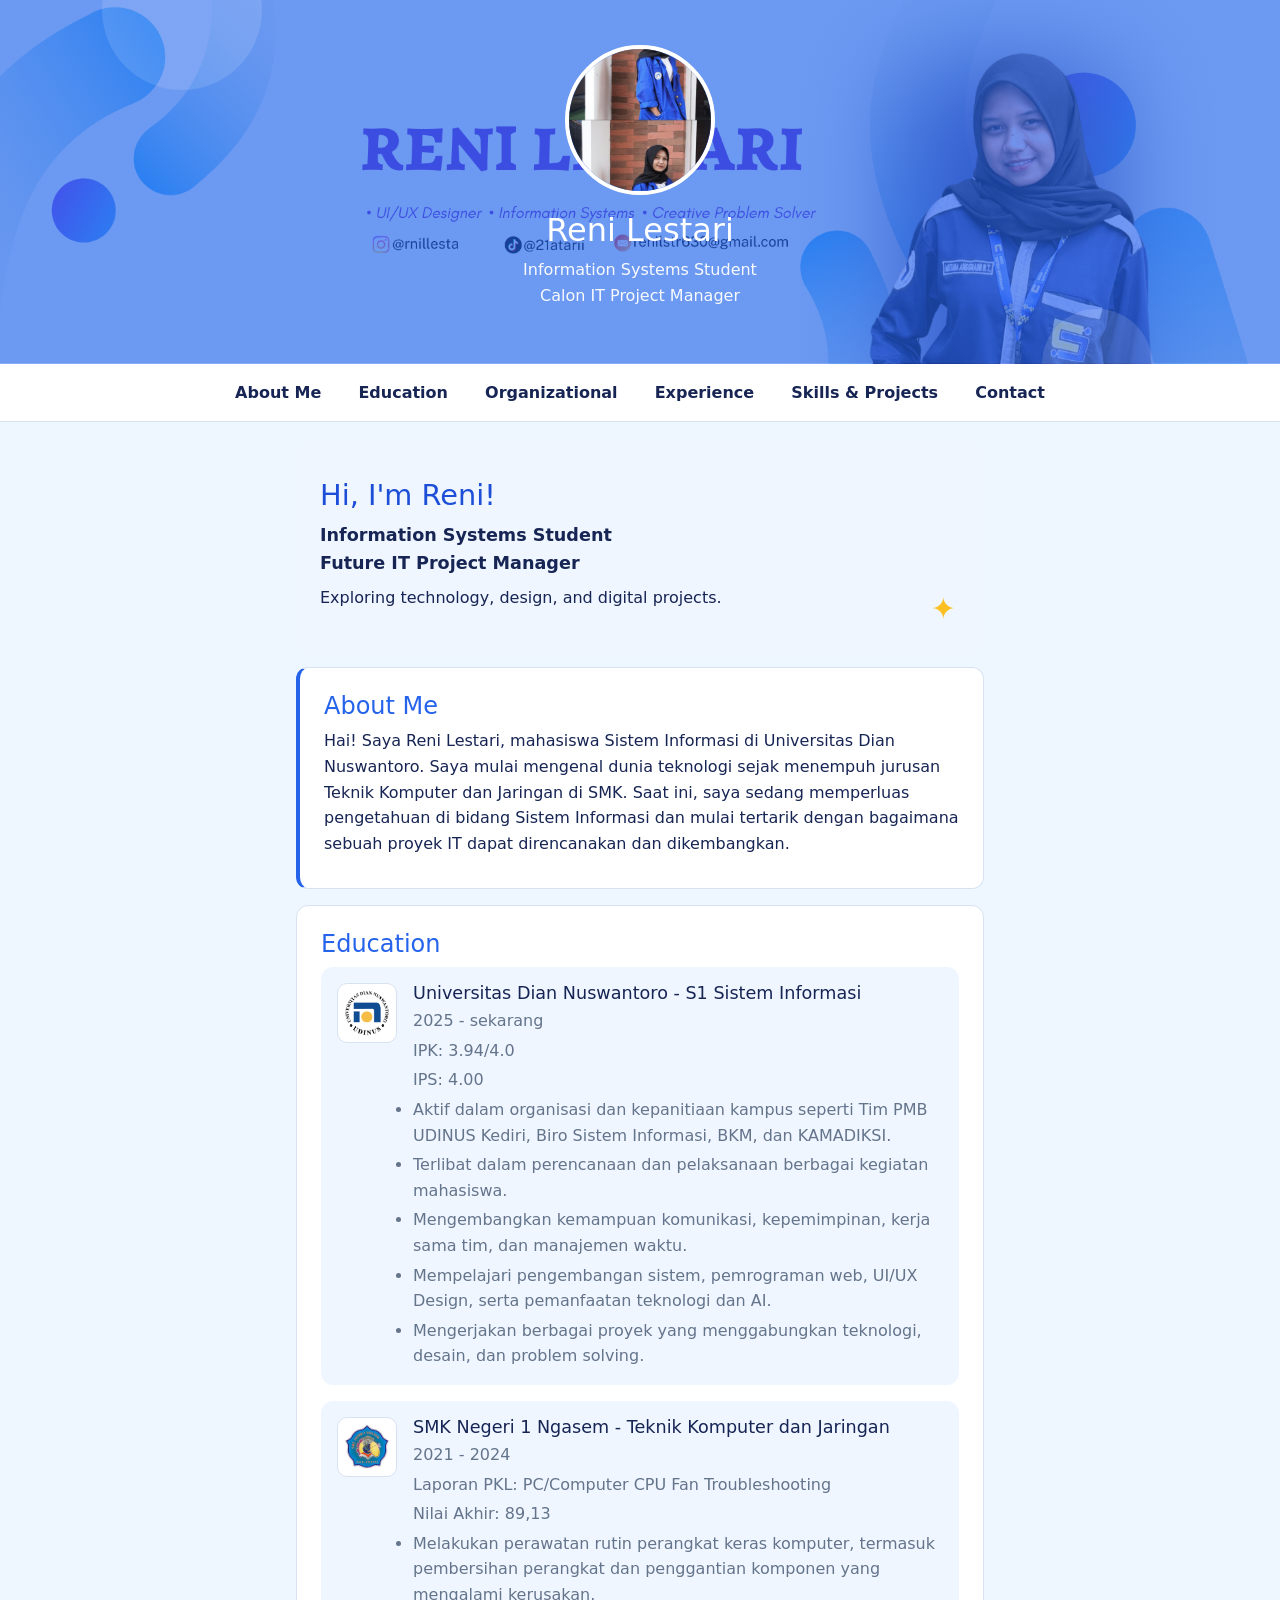
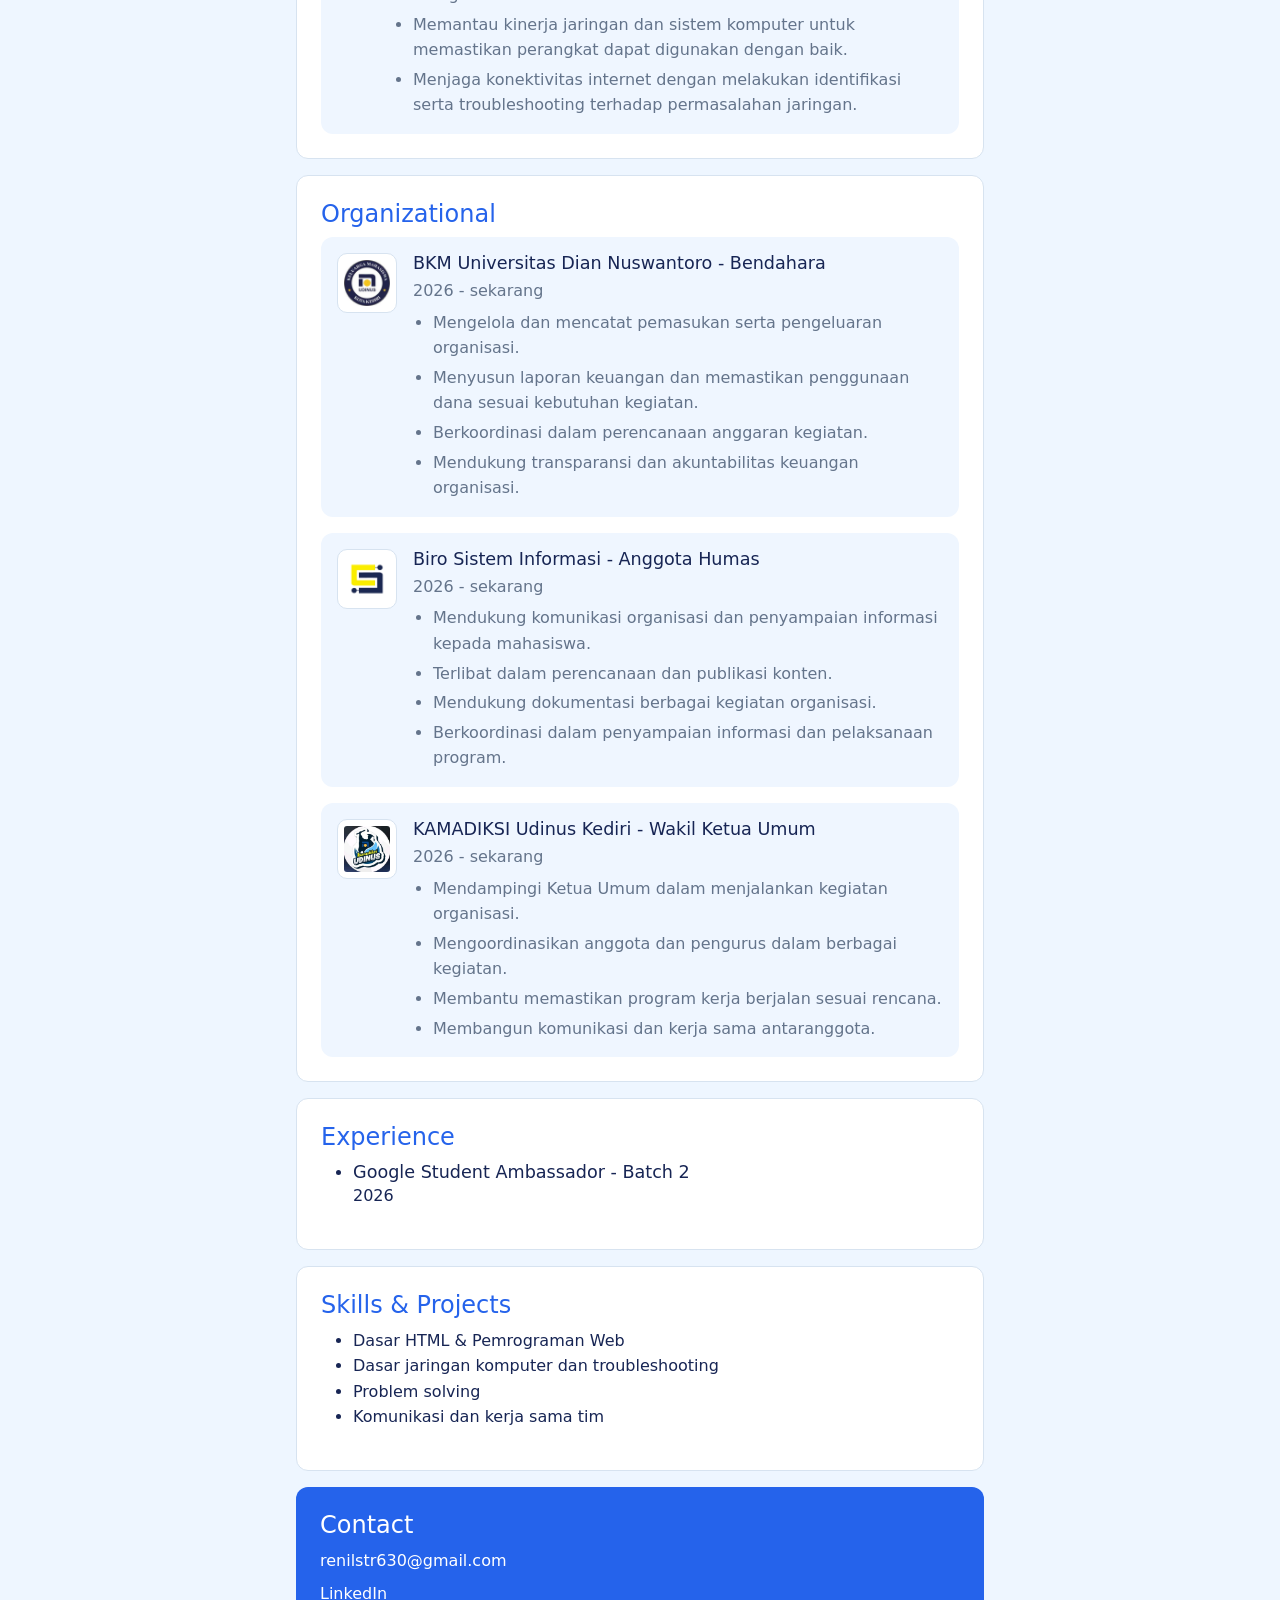
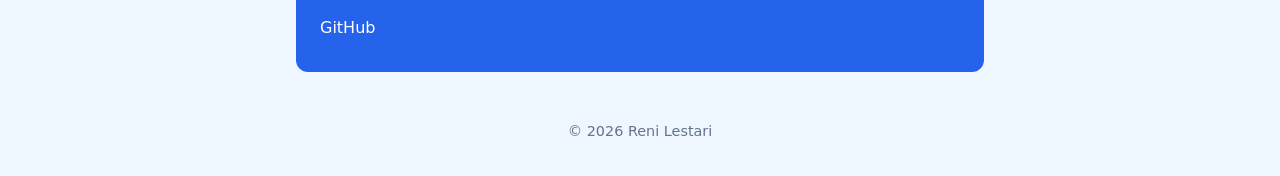
==== commit c4e20780: "update" ====
--- a/index.html
+++ b/index.html
@@ -20,6 +20,7 @@
     <p>Calon IT Project Manager</p>
   </div>
 </header>
+
 
 <nav>
   <ul>
@@ -162,6 +163,16 @@
   </ul>
 </section>
 
+<section id="Experience">
+  <h2>Experience</h2>
+  <ul>
+    <li>
+      <h3>Google Student Ambassador - Batch 2</h3>
+      <p>2026</p>
+    </li>
+  </ul>
+</section>
+
   <section id="SkillsProjects">
       <h2>Skills & Projects</h2>
       <ul>
